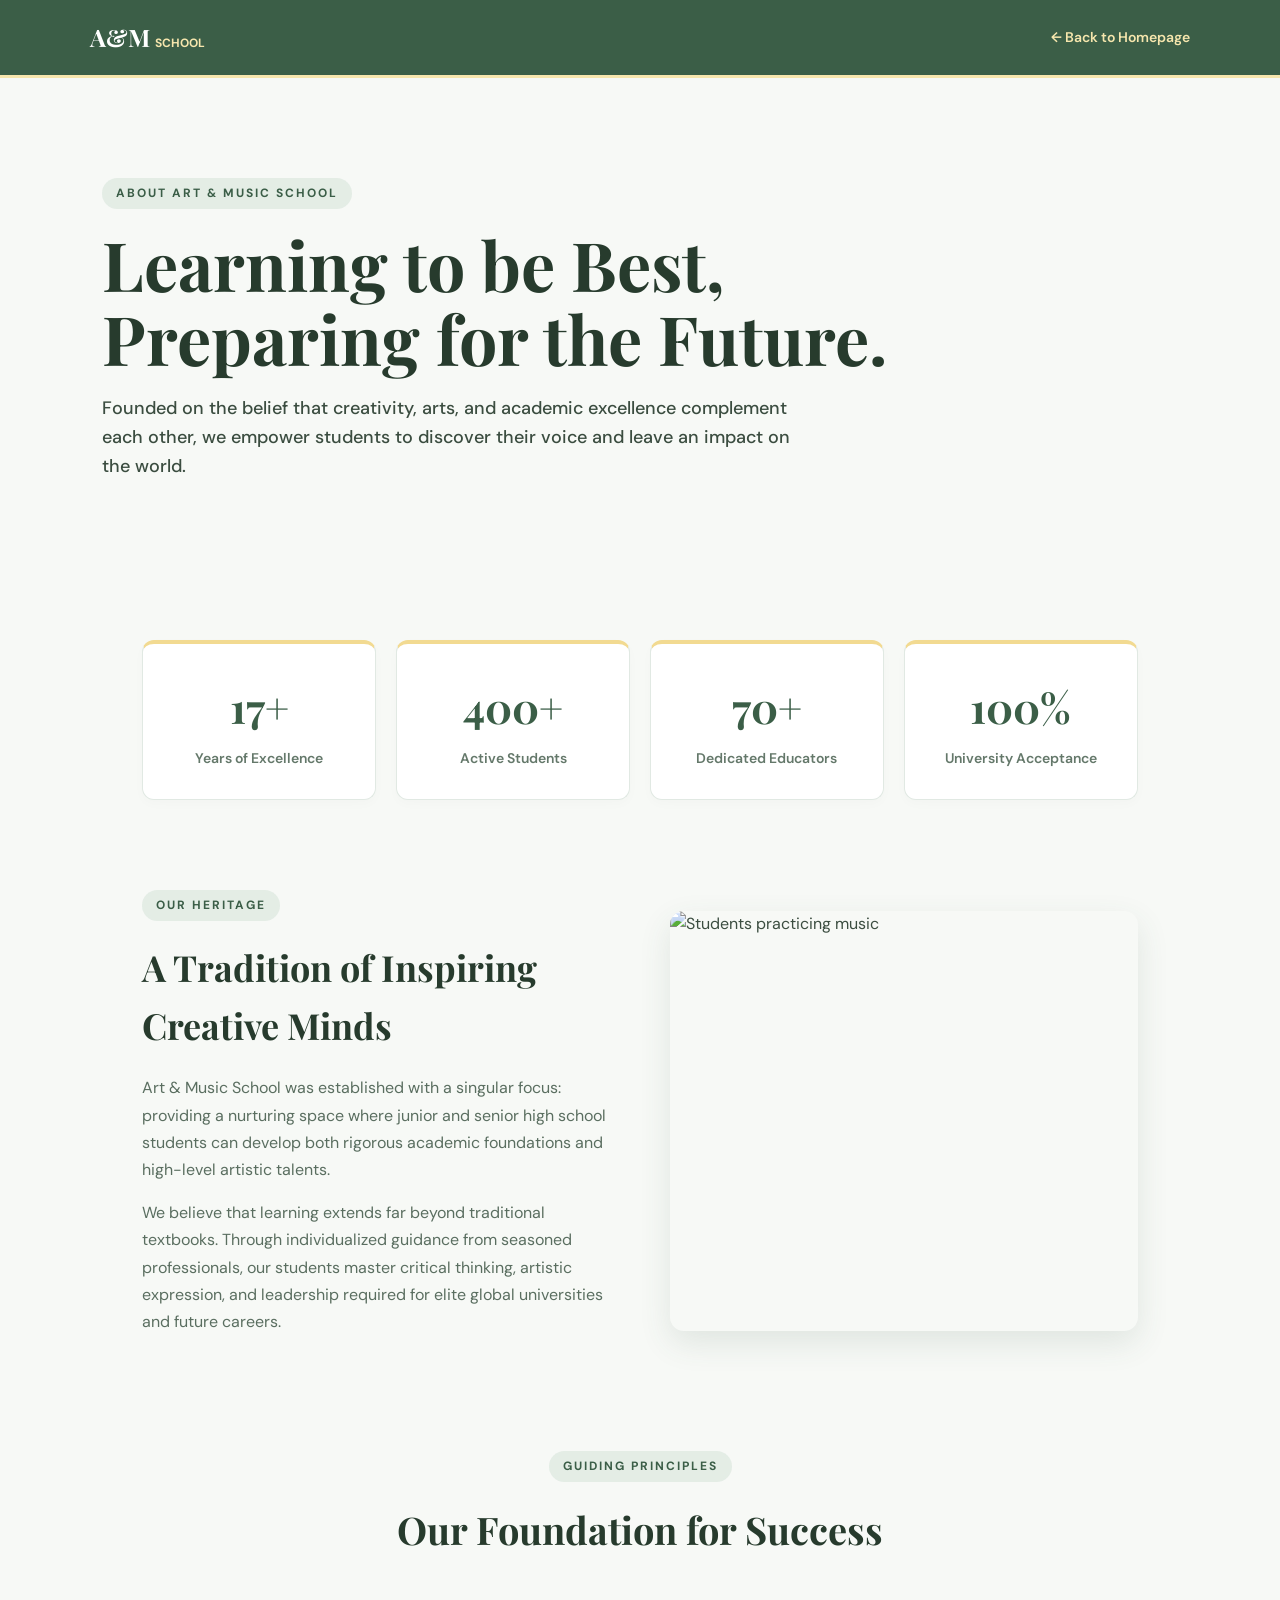
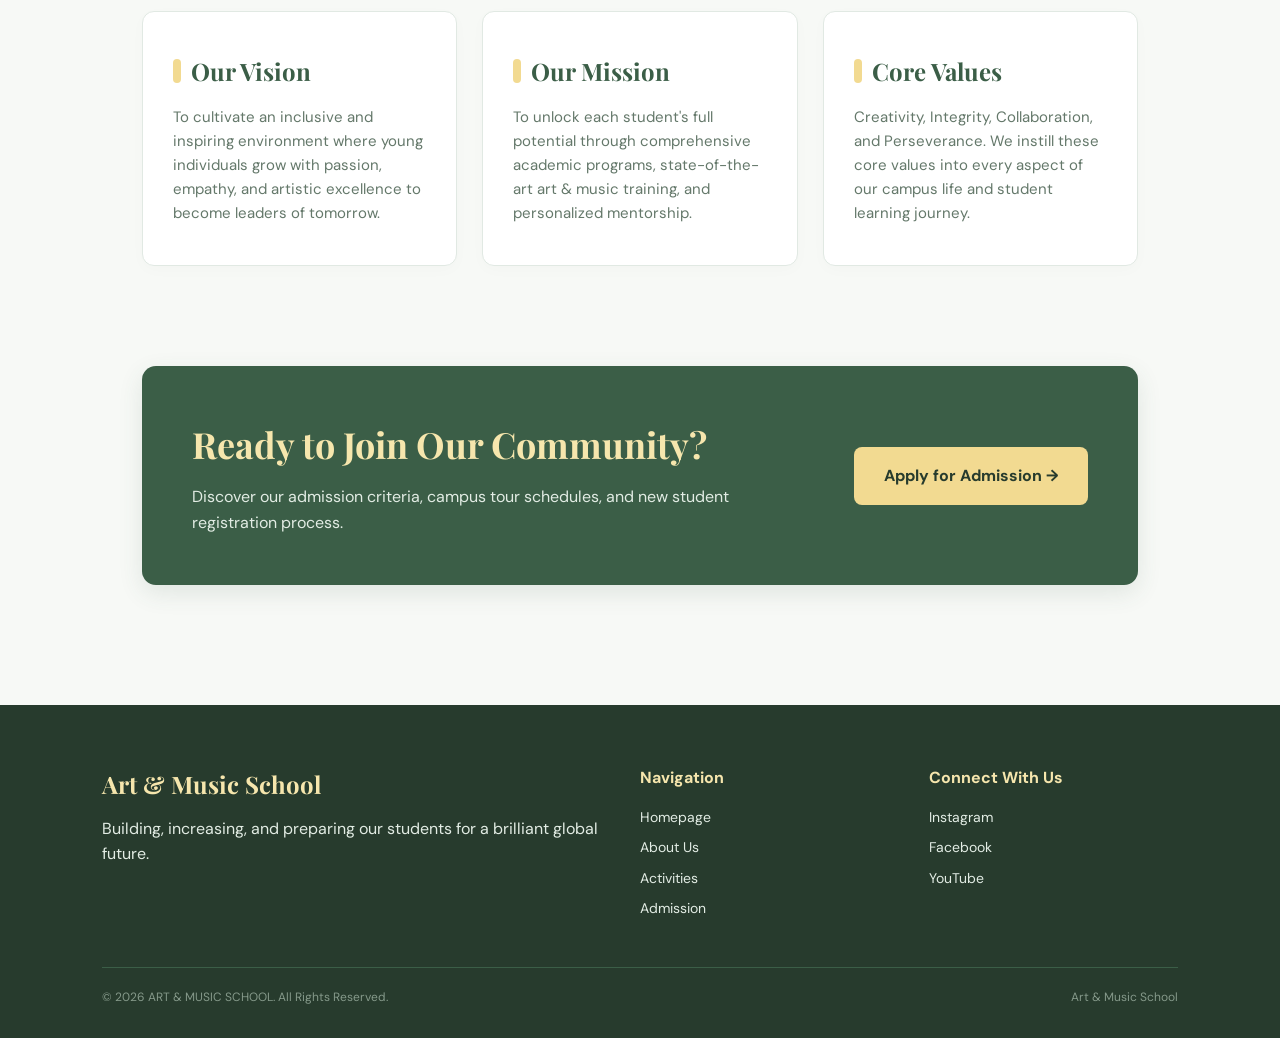
==== about.html @ 9c4d8da1 "Add files via upload" ====
<!DOCTYPE html>
<html lang="en">
<head>
    <meta charset="UTF-8">
    <meta name="viewport" content="width=device-width, initial-scale=1.0">
    <title>About Us | Art & Music School</title>
    <link rel="preconnect" href="https://fonts.googleapis.com">
    <link rel="preconnect" href="https://fonts.gstatic.com" crossorigin>
    <link href="https://fonts.googleapis.com/css2?family=DM+Sans:wght@400;500;600;700&family=Playfair+Display:wght@500;600;700&display=swap" rel="stylesheet">
    <style>
        *{box-sizing:border-box;margin:0;padding:0}
        body{font-family:"DM Sans",sans-serif;color:#3b4d40;background:#f7f9f6;line-height:1.6}
        a{text-decoration:none;color:inherit}

        /* Navbar */
        .navbar{min-height:78px;padding:0 7%;display:flex;align-items:center;justify-content:space-between;background:#3b5e47;color:#fff;border-bottom:3px solid #f6e6ad;position:relative;z-index:10}
        .logo a{font-family:"Playfair Display",serif;font-size:24px;font-weight:700;color:#fff}
        .logo span{font-family:"DM Sans",sans-serif;font-size:12px;margin-left:5px;color:#f6e6ad}
        .back{font-size:14px;font-weight:600;color:#f6e6ad;transition:opacity 0.2s}
        .back:hover{opacity:0.8}

        /* Hero Header dengan Overlay Gradient Krem Soft */
        .hero-wrapper{
            position: relative;
            background-image: 
                linear-gradient(135deg, rgba(247, 249, 246, 0.95) 0%, rgba(247, 249, 246, 0.8) 50%, rgba(247, 249, 246, 0.3) 100%),
                url('https://dynamic-media-cdn.tripadvisor.com/media/photo-o/0f/88/18/f7/chung-ang-high-school.jpg?w=1200&h=-1&s=1');
            background-size: cover;
            background-position: center;
            background-repeat: no-repeat;
            padding: 100px 8% 80px;
        }
        .hero{max-width:1200px;margin:auto}
        .label{display:inline-block;text-transform:uppercase;letter-spacing:2px;font-size:12px;font-weight:700;margin-bottom:18px;color:#3b5e47;background:rgba(226, 236, 228, 0.9);padding:6px 14px;border-radius:20px;backdrop-filter: blur(4px)}
        h1{font-family:"Playfair Display",serif;font-size:clamp(40px,6vw,68px);line-height:1.08;max-width:850px;margin-bottom:20px;color:#273b2d}
        .hero-lead{max-width:720px;color:#3b4d40;font-size:18px;font-weight:500}

        /* Core Section Layout */
        .container{max-width:1200px;margin:auto;padding:80px 8%}
        
        /* Fast Facts Stat Grid */
        .stats-grid{display:grid;grid-template-columns:repeat(4,1fr);gap:20px;margin-bottom:90px}
        .stat-card{background:#fff;padding:30px 20px;text-align:center;border-radius:12px;border:1px solid #e1e9e3;border-top:4px solid #f2da91;box-shadow:0 4px 12px rgba(0,0,0,0.02)}
        .stat-card h3{font-family:"Playfair Display",serif;font-size:42px;color:#3b5e47;margin-bottom:5px}
        .stat-card p{font-size:14px;color:#64786a;font-weight:600}

        /* Story Section (Grid 2 Kolom) */
        .story-section{display:grid;grid-template-columns:1fr 1fr;gap:60px;align-items:center;margin-bottom:100px}
        .story-text h2{font-family:"Playfair Display",serif;font-size:36px;color:#273b2d;margin-bottom:20px}
        .story-text p{color:#5a6e60;margin-bottom:16px;font-size:16px;line-height:1.7}
        .story-img{width:100%;border-radius:14px;box-shadow:0 12px 32px rgba(59,94,71,0.12);object-fit:cover;height:420px}

        /* Vision, Mission, Values Cards */
        .pillars{margin-bottom:100px}
        .pillars-header{text-align:center;max-width:650px;margin:0 auto 50px}
        .pillars-header h2{font-family:"Playfair Display",serif;font-size:38px;color:#273b2d;margin-bottom:12px}
        .pillars-grid{display:grid;grid-template-columns:repeat(3,1fr);gap:25px}
        .pillar-card{background:#fff;padding:40px 30px;border-radius:12px;border:1px solid #e1e9e3;box-shadow:0 4px 16px rgba(0,0,0,0.02)}
        .pillar-card h3{font-family:"Playfair Display",serif;font-size:24px;color:#3b5e47;margin-bottom:15px;display:flex;align-items:center;gap:10px}
        .pillar-card h3::before{content:"";display:inline-block;width:8px;height:24px;background:#f2da91;border-radius:4px}
        .pillar-card p{color:#64786a;font-size:15px;line-height:1.6}

        /* Call to Action Banner */
        .cta-box{background:#3b5e47;color:#fff;padding:50px;border-radius:14px;display:flex;align-items:center;justify-content:space-between;gap:30px;box-shadow:0 8px 24px rgba(59,94,71,0.12)}
        .cta-box h2{font-family:"Playfair Display",serif;font-size:36px;color:#f6e6ad;margin-bottom:10px}
        .cta-box p{color:#e2ece4;max-width:600px;font-size:16px}
        .btn-cta{background:#f2da91;color:#273b2d;padding:16px 30px;font-weight:700;border-radius:8px;white-space:nowrap;transition:0.2s}
        .btn-cta:hover{background:#e8cb7a;transform:translateY(-2px)}

        /* Footer */
        footer{background:#273b2d;color:#e2ece4;padding:60px 8% 30px;margin-top:40px}
        .footer-grid{max-width:1200px;margin:auto;display:grid;grid-template-columns:2fr 1fr 1fr;gap:40px;margin-bottom:40px}
        .footer-brand h2{font-family:"Playfair Display",serif;color:#f6e6ad;margin-bottom:12px}
        .footer-menu h3, .footer-social h3{color:#f6e6ad;font-size:16px;margin-bottom:15px}
        .footer-menu a, .footer-social a{display:block;color:#e2ece4;margin-bottom:8px;font-size:14px}
        .footer-bottom{max-width:1200px;margin:auto;padding-top:20px;border-top:1px solid #3b5e47;display:flex;justify-content:space-between;font-size:12px;color:#85998a}

        @media(max-width:900px){
            .story-section, .pillars-grid{grid-template-columns:1fr}
            .stats-grid{grid-template-columns:1fr 1fr}
            .cta-box{flex-direction:column;align-items:flex-start}
            .footer-grid{grid-template-columns:1fr}
        }
    </style>
</head>
<body>

    <header class="navbar">
        <div class="logo"><a href="index.html">A&M<span>SCHOOL</span></a></div>
        <a class="back" href="index1.html">← Back to Homepage</a>
    </header>

    <main>
        <!-- Hero Header -->
        <div class="hero-wrapper">
            <section class="hero">
                <span class="label">About Art & Music School</span>
                <h1>Learning to be Best, Preparing for the Future.</h1>
                <p class="hero-lead">Founded on the belief that creativity, arts, and academic excellence complement each other, we empower students to discover their voice and leave an impact on the world.</p>
            </section>
        </div>

        <div class="container">
            <!-- Fast Facts -->
            <div class="stats-grid">
                <div class="stat-card">
                    <h3>17+</h3>
                    <p>Years of Excellence</p>
                </div>
                <div class="stat-card">
                    <h3>400+</h3>
                    <p>Active Students</p>
                </div>
                <div class="stat-card">
                    <h3>70+</h3>
                    <p>Dedicated Educators</p>
                </div>
                <div class="stat-card">
                    <h3>100%</h3>
                    <p>University Acceptance</p>
                </div>
            </div>

            <!-- Our Story Section -->
            <section class="story-section">
                <div class="story-text">
                    <span class="label">Our Heritage</span>
                    <h2>A Tradition of Inspiring Creative Minds</h2>
                    <p>Art & Music School was established with a singular focus: providing a nurturing space where junior and senior high school students can develop both rigorous academic foundations and high-level artistic talents.</p>
                    <p>We believe that learning extends far beyond traditional textbooks. Through individualized guidance from seasoned professionals, our students master critical thinking, artistic expression, and leadership required for elite global universities and future careers.</p>
                </div>
                <img src="https://resources.finalsite.net/images/f_auto,q_auto,t_image_size_2/v1687245935/jiseduorg/gvbbjf5ktraznlnxl3m2/MiddleSchoolStudents.jpg" alt="Students practicing music" class="story-img">
            </section>

            <!-- Pillars: Vision, Mission, Values -->
            <section class="pillars">
                <div class="pillars-header">
                    <span class="label">Guiding Principles</span>
                    <h2>Our Foundation for Success</h2>
                </div>
                <div class="pillars-grid">
                    <article class="pillar-card">
                        <h3>Our Vision</h3>
                        <p>To cultivate an inclusive and inspiring environment where young individuals grow with passion, empathy, and artistic excellence to become leaders of tomorrow.</p>
                    </article>
                    <article class="pillar-card">
                        <h3>Our Mission</h3>
                        <p>To unlock each student's full potential through comprehensive academic programs, state-of-the-art art & music training, and personalized mentorship.</p>
                    </article>
                    <article class="pillar-card">
                        <h3>Core Values</h3>
                        <p>Creativity, Integrity, Collaboration, and Perseverance. We instill these core values into every aspect of our campus life and student learning journey.</p>
                    </article>
                </div>
            </section>

            <!-- Call to Action -->
            <div class="cta-box">
                <div>
                    <h2>Ready to Join Our Community?</h2>
                    <p>Discover our admission criteria, campus tour schedules, and new student registration process.</p>
                </div>
                <a href="registration1.html" class="btn-cta">Apply for Admission →</a>
            </div>
        </div>
    </main>

    <footer>
        <div class="footer-grid">
            <div class="footer-brand">
                <h2>Art & Music School</h2>
                <p>Building, increasing, and preparing our students for a brilliant global future.</p>
            </div>
            <div class="footer-menu">
                <h3>Navigation</h3>
                <a href="index1.html#beranda">Homepage</a>
                <a href="about1.html">About Us</a>
                <a href="index1.html#kegiatan">Activities</a>
                <a href="registration1.html">Admission</a>
            </div>
            <div class="footer-social">
                <h3>Connect With Us</h3>
                <a href="https://www.instagram.com/royalacademyofdramaticart/">Instagram</a>
                <a href="https://www.facebook.com/RoyalAcademyOfDramaticArt/">Facebook</a>
                <a href="https://www.youtube.com/@rada_london">YouTube</a>
            </div>
        </div>
        <div class="footer-bottom">
            <p>© 2026 ART & MUSIC SCHOOL. All Rights Reserved.</p>
            <p>Art & Music School</p>
        </div>
    </footer>

</body>
</html>
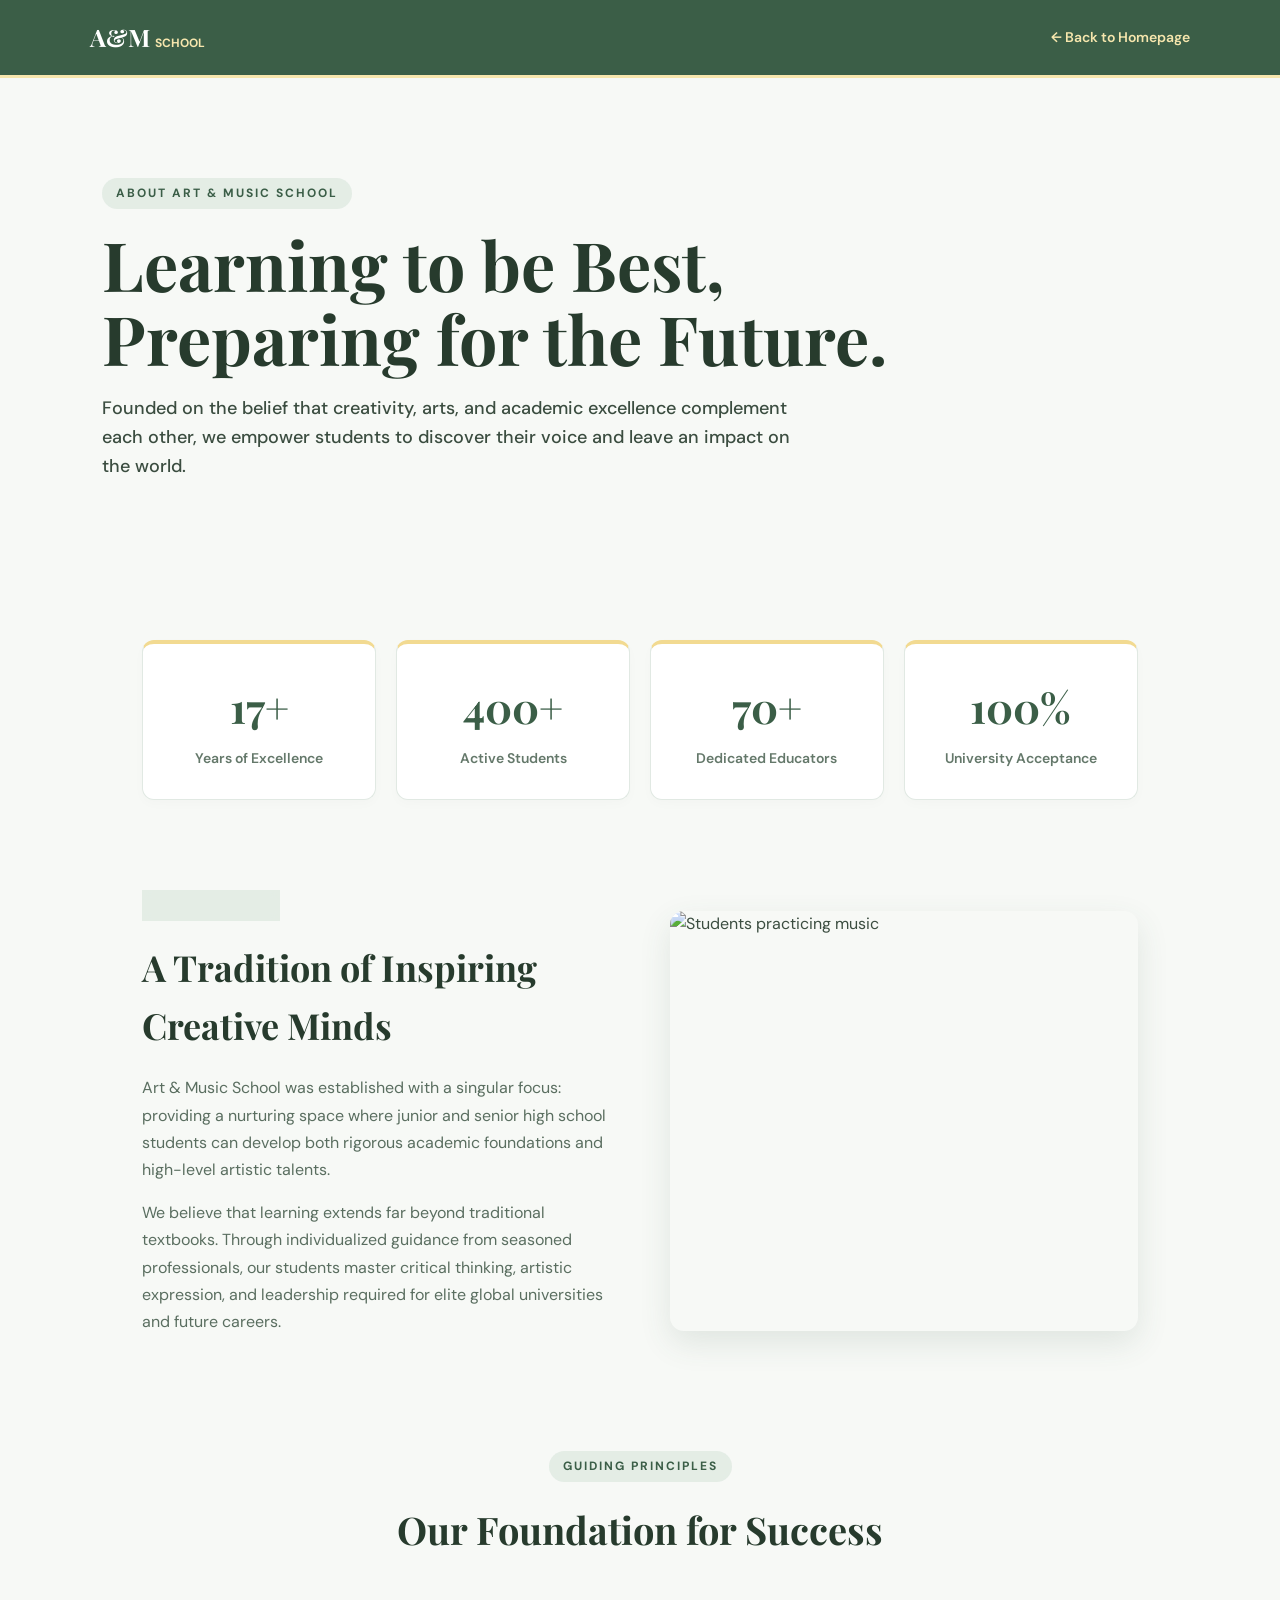
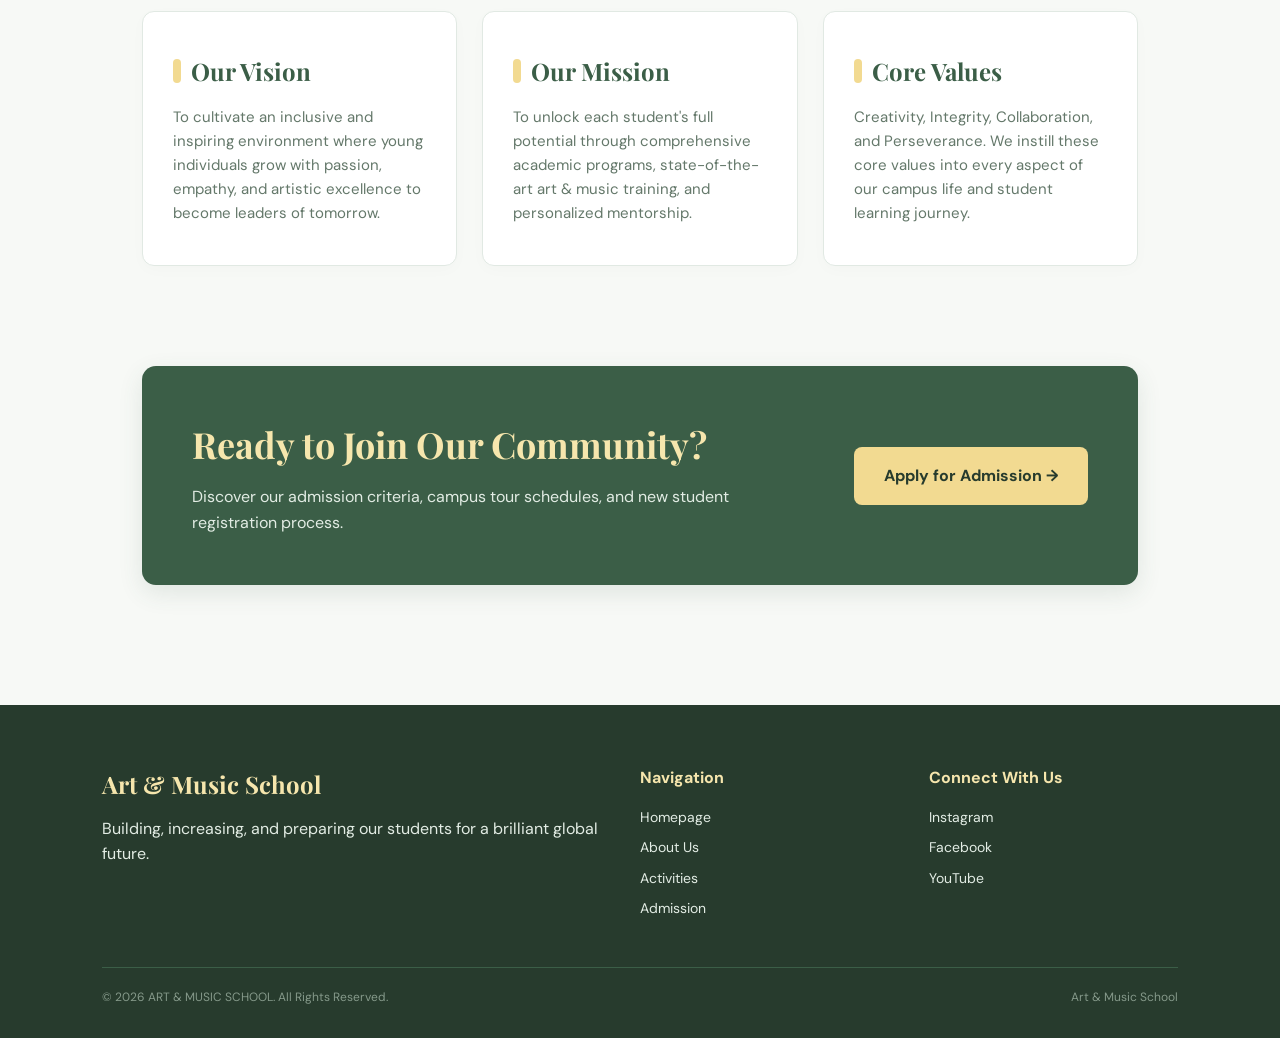
==== commit 63b34f29: "about.html" ====
--- a/about.html
+++ b/about.html
@@ -87,7 +87,7 @@
 
     <header class="navbar">
         <div class="logo"><a href="index.html">A&M<span>SCHOOL</span></a></div>
-        <a class="back" href="index1.html">← Back to Homepage</a>
+        <a class="back" href="index.html">← Back to Homepage</a>
     </header>
 
     <main>
@@ -160,7 +160,7 @@
                     <h2>Ready to Join Our Community?</h2>
                     <p>Discover our admission criteria, campus tour schedules, and new student registration process.</p>
                 </div>
-                <a href="registration1.html" class="btn-cta">Apply for Admission →</a>
+                <a href="registration.html" class="btn-cta">Apply for Admission →</a>
             </div>
         </div>
     </main>
@@ -173,10 +173,10 @@
             </div>
             <div class="footer-menu">
                 <h3>Navigation</h3>
-                <a href="index1.html#beranda">Homepage</a>
-                <a href="about1.html">About Us</a>
-                <a href="index1.html#kegiatan">Activities</a>
-                <a href="registration1.html">Admission</a>
+                <a href="index.html#beranda">Homepage</a>
+                <a href="about.html">About Us</a>
+                <a href="index.html#kegiatan">Activities</a>
+                <a href="registration.html">Admission</a>
             </div>
             <div class="footer-social">
                 <h3>Connect With Us</h3>
@@ -192,4 +192,4 @@
     </footer>
 
 </body>
-</html>+</html>
